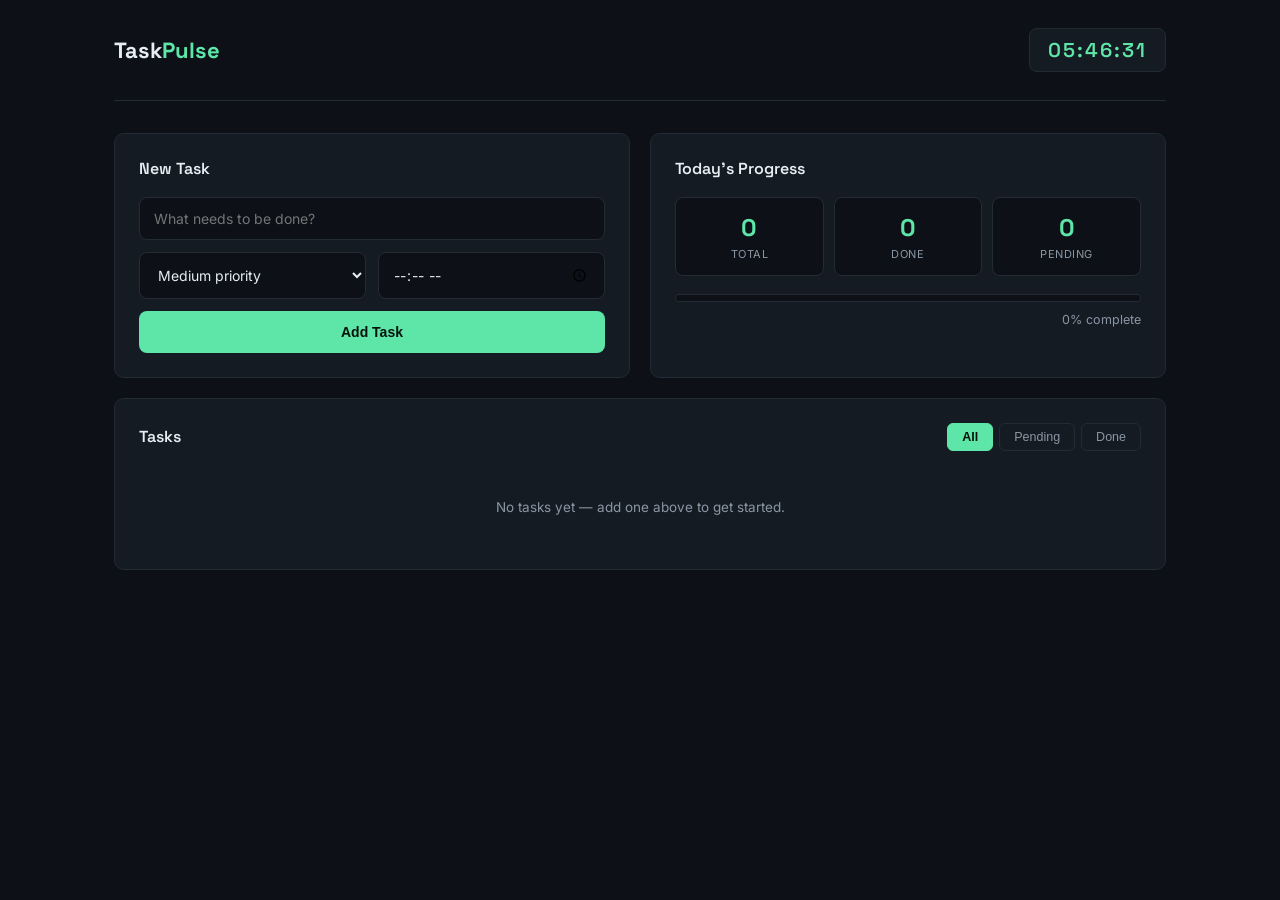
==== index.html @ 2b36ac6c "index.html" ====
<!DOCTYPE html>
<html lang="en">
<head>
<meta charset="UTF-8">
<meta name="viewport" content="width=device-width, initial-scale=1.0">
<title>TaskPulse — Real-Time Task Manager</title>
<link href="https://fonts.googleapis.com/css2?family=Space+Grotesk:wght@500;600;700&family=Inter:wght@400;500;600&display=swap" rel="stylesheet">
<link rel="stylesheet" href="style_task_management.css">
</head>
<body>

<div class="app">
  <header class="topbar">
    <div class="brand">Task<span>Pulse</span></div>
    <div class="clock" id="liveClock">00:00:00</div>
  </header>

  <main class="layout">
    <!-- Add task -->
    <section class="card add-card">
      <h2>New Task</h2>
      <form id="taskForm">
        <input type="text" id="taskTitle" placeholder="What needs to be done?" required>
        <div class="row">
          <select id="taskPriority">
            <option value="low">Low priority</option>
            <option value="medium" selected>Medium priority</option>
            <option value="high">High priority</option>
          </select>
          <input type="time" id="taskTime">
        </div>
        <button type="submit" class="btn-primary">Add Task</button>
      </form>
    </section>

    <!-- Stats -->
    <section class="card stats-card">
      <h2>Today's Progress</h2>
      <div class="stats-grid">
        <div class="stat">
          <div class="stat-num" id="statTotal">0</div>
          <div class="stat-label">Total</div>
        </div>
        <div class="stat">
          <div class="stat-num" id="statDone">0</div>
          <div class="stat-label">Done</div>
        </div>
        <div class="stat">
          <div class="stat-num" id="statPending">0</div>
          <div class="stat-label">Pending</div>
        </div>
      </div>
      <div class="progress-track">
        <div class="progress-fill" id="progressFill"></div>
      </div>
      <div class="progress-text" id="progressText">0% complete</div>
    </section>

    <!-- Task list -->
    <section class="card list-card">
      <div class="list-head">
        <h2>Tasks</h2>
        <div class="filters">
          <button class="filter-btn active" data-filter="all">All</button>
          <button class="filter-btn" data-filter="pending">Pending</button>
          <button class="filter-btn" data-filter="done">Done</button>
        </div>
      </div>
      <ul id="taskList" class="task-list"></ul>
      <p id="emptyState" class="empty-state">No tasks yet — add one above to get started.</p>
    </section>
  </main>

 
</div>

<script src="script_task_manager.js"></script>
</body>
</html>
---- style_task_management.css ----
:root{
  --bg:#0d1117;
  --panel:#151b23;
  --line:#232b35;
  --text:#e6edf3;
  --muted:#8b96a5;
  --accent:#5ee6a8;
  --accent-dim:#2f8f63;
  --danger:#ff6b6b;
  --warn:#ffb454;
  --radius:10px;
}

*{margin:0;padding:0;box-sizing:border-box;}

body{
  background:var(--bg);
  color:var(--text);
  font-family:'Inter',sans-serif;
  min-height:100vh;
}

.app{max-width:1100px;margin:0 auto;padding:0 24px 40px;}

/* Topbar */
.topbar{
  display:flex;justify-content:space-between;align-items:center;
  padding:28px 0;border-bottom:1px solid var(--line);margin-bottom:32px;
}
.brand{font-family:'Space Grotesk',sans-serif;font-size:22px;font-weight:700;}
.brand span{color:var(--accent);}
.clock{
  font-family:'Space Grotesk',sans-serif;font-size:20px;font-weight:600;
  color:var(--accent);letter-spacing:2px;
  background:var(--panel);border:1px solid var(--line);
  padding:8px 18px;border-radius:8px;
}

/* Layout */
.layout{
  display:grid;
  grid-template-columns:1fr 1fr;
  grid-template-areas:
    "add stats"
    "list list";
  gap:20px;
}
.add-card{grid-area:add;}
.stats-card{grid-area:stats;}
.list-card{grid-area:list;}

.card{
  background:var(--panel);
  border:1px solid var(--line);
  border-radius:var(--radius);
  padding:24px;
}
.card h2{
  font-family:'Space Grotesk',sans-serif;
  font-size:16px;font-weight:600;margin-bottom:18px;
  color:var(--text);
}

/* Form */
#taskForm{display:flex;flex-direction:column;gap:12px;}
#taskForm input,
#taskForm select{
  background:#0d1117;
  border:1px solid var(--line);
  color:var(--text);
  padding:12px 14px;
  border-radius:8px;
  font-family:'Inter',sans-serif;
  font-size:14px;
  outline:none;
  transition:border-color 0.2s;
}
#taskForm input:focus,
#taskForm select:focus{border-color:var(--accent);}
.row{display:flex;gap:12px;}
.row select{flex:1;}
.row input{flex:1;}

.btn-primary{
  background:var(--accent);
  color:#06120c;
  border:none;
  padding:13px;
  border-radius:8px;
  font-weight:600;
  font-size:14px;
  cursor:pointer;
  transition:transform 0.2s, background 0.2s;
}
.btn-primary:hover{background:#7af0bb;transform:translateY(-1px);}

/* Stats */
.stats-grid{display:grid;grid-template-columns:repeat(3,1fr);gap:10px;margin-bottom:18px;}
.stat{
  background:#0d1117;border:1px solid var(--line);border-radius:8px;
  padding:14px 8px;text-align:center;
}
.stat-num{font-family:'Space Grotesk',sans-serif;font-size:24px;font-weight:700;color:var(--accent);}
.stat-label{font-size:11px;color:var(--muted);margin-top:4px;text-transform:uppercase;letter-spacing:0.5px;}

.progress-track{
  height:8px;background:#0d1117;border-radius:4px;overflow:hidden;border:1px solid var(--line);
}
.progress-fill{
  height:100%;width:0%;
  background:linear-gradient(90deg,var(--accent-dim),var(--accent));
  border-radius:4px;
  transition:width 0.5s ease;
}
.progress-text{margin-top:10px;font-size:12.5px;color:var(--muted);text-align:right;}

/* Task list */
.list-head{
  display:flex;justify-content:space-between;align-items:center;margin-bottom:18px;
}
.list-head h2{margin-bottom:0;}
.filters{display:flex;gap:6px;}
.filter-btn{
  background:transparent;border:1px solid var(--line);color:var(--muted);
  padding:6px 14px;border-radius:6px;font-size:12.5px;cursor:pointer;
  transition:all 0.2s;
}
.filter-btn:hover{border-color:var(--accent);color:var(--text);}
.filter-btn.active{background:var(--accent);color:#06120c;border-color:var(--accent);font-weight:600;}

.task-list{list-style:none;display:flex;flex-direction:column;gap:10px;}

.task-item{
  display:flex;align-items:center;gap:14px;
  background:#0d1117;border:1px solid var(--line);
  border-radius:8px;padding:14px 16px;
  animation:slideIn 0.3s ease;
}
@keyframes slideIn{from{opacity:0;transform:translateY(-8px);}to{opacity:1;transform:translateY(0);}}

.task-checkbox{
  width:20px;height:20px;border-radius:50%;
  border:2px solid var(--line);
  cursor:pointer;flex-shrink:0;
  display:flex;align-items:center;justify-content:center;
  transition:all 0.2s;
}
.task-checkbox.checked{background:var(--accent);border-color:var(--accent);}
.task-checkbox.checked::after{content:'✓';font-size:12px;color:#06120c;font-weight:700;}

.task-body{flex:1;min-width:0;}
.task-title{font-size:14.5px;font-weight:500;}
.task-item.done .task-title{text-decoration:line-through;color:var(--muted);}
.task-meta{display:flex;gap:10px;margin-top:4px;align-items:center;}
.task-time{font-size:11.5px;color:var(--muted);}
.priority-badge{
  font-size:10.5px;padding:2px 8px;border-radius:10px;font-weight:600;text-transform:uppercase;letter-spacing:0.3px;
}
.priority-low{background:rgba(94,230,168,0.12);color:var(--accent);}
.priority-medium{background:rgba(255,180,84,0.12);color:var(--warn);}
.priority-high{background:rgba(255,107,107,0.12);color:var(--danger);}

.delete-btn{
  background:transparent;border:none;color:var(--muted);
  cursor:pointer;font-size:18px;padding:4px 8px;border-radius:6px;
  transition:all 0.2s;flex-shrink:0;
}
.delete-btn:hover{color:var(--danger);background:rgba(255,107,107,0.1);}

.empty-state{
  text-align:center;color:var(--muted);font-size:13.5px;padding:30px 0;display:none;
}

.foot{
  text-align:center;color:var(--muted);font-size:12px;margin-top:36px;
}

@media(max-width:720px){
  .layout{grid-template-columns:1fr;grid-template-areas:"add" "stats" "list";}
  .row{flex-direction:column;}
  .topbar{flex-direction:column;gap:12px;align-items:flex-start;}
}
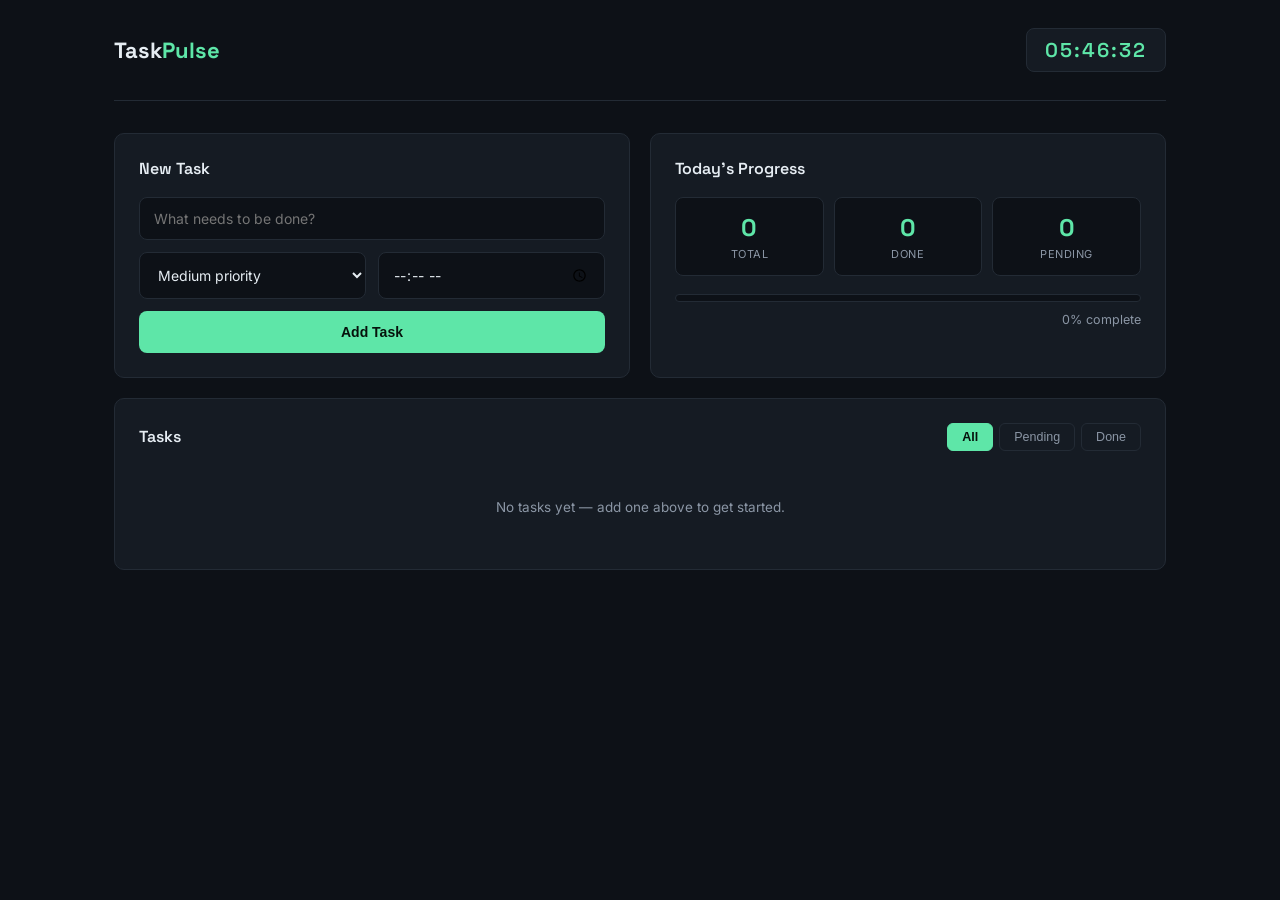
==== commit 72c9b774: "Update index.html" ====
--- a/index.html
+++ b/index.html
@@ -5,7 +5,7 @@
 <meta name="viewport" content="width=device-width, initial-scale=1.0">
 <title>TaskPulse — Real-Time Task Manager</title>
 <link href="https://fonts.googleapis.com/css2?family=Space+Grotesk:wght@500;600;700&family=Inter:wght@400;500;600&display=swap" rel="stylesheet">
-<link rel="stylesheet" href="style_task_management.css">
+<link rel="stylesheet" href="style.css">
 </head>
 <body>
 
--- a/style.css
+++ b/style.css
@@ -0,0 +1,182 @@
+:root{
+  --bg:#0d1117;
+  --panel:#151b23;
+  --line:#232b35;
+  --text:#e6edf3;
+  --muted:#8b96a5;
+  --accent:#5ee6a8;
+  --accent-dim:#2f8f63;
+  --danger:#ff6b6b;
+  --warn:#ffb454;
+  --radius:10px;
+}
+
+*{margin:0;padding:0;box-sizing:border-box;}
+
+body{
+  background:var(--bg);
+  color:var(--text);
+  font-family:'Inter',sans-serif;
+  min-height:100vh;
+}
+
+.app{max-width:1100px;margin:0 auto;padding:0 24px 40px;}
+
+/* Topbar */
+.topbar{
+  display:flex;justify-content:space-between;align-items:center;
+  padding:28px 0;border-bottom:1px solid var(--line);margin-bottom:32px;
+}
+.brand{font-family:'Space Grotesk',sans-serif;font-size:22px;font-weight:700;}
+.brand span{color:var(--accent);}
+.clock{
+  font-family:'Space Grotesk',sans-serif;font-size:20px;font-weight:600;
+  color:var(--accent);letter-spacing:2px;
+  background:var(--panel);border:1px solid var(--line);
+  padding:8px 18px;border-radius:8px;
+}
+
+/* Layout */
+.layout{
+  display:grid;
+  grid-template-columns:1fr 1fr;
+  grid-template-areas:
+    "add stats"
+    "list list";
+  gap:20px;
+}
+.add-card{grid-area:add;}
+.stats-card{grid-area:stats;}
+.list-card{grid-area:list;}
+
+.card{
+  background:var(--panel);
+  border:1px solid var(--line);
+  border-radius:var(--radius);
+  padding:24px;
+}
+.card h2{
+  font-family:'Space Grotesk',sans-serif;
+  font-size:16px;font-weight:600;margin-bottom:18px;
+  color:var(--text);
+}
+
+/* Form */
+#taskForm{display:flex;flex-direction:column;gap:12px;}
+#taskForm input,
+#taskForm select{
+  background:#0d1117;
+  border:1px solid var(--line);
+  color:var(--text);
+  padding:12px 14px;
+  border-radius:8px;
+  font-family:'Inter',sans-serif;
+  font-size:14px;
+  outline:none;
+  transition:border-color 0.2s;
+}
+#taskForm input:focus,
+#taskForm select:focus{border-color:var(--accent);}
+.row{display:flex;gap:12px;}
+.row select{flex:1;}
+.row input{flex:1;}
+
+.btn-primary{
+  background:var(--accent);
+  color:#06120c;
+  border:none;
+  padding:13px;
+  border-radius:8px;
+  font-weight:600;
+  font-size:14px;
+  cursor:pointer;
+  transition:transform 0.2s, background 0.2s;
+}
+.btn-primary:hover{background:#7af0bb;transform:translateY(-1px);}
+
+/* Stats */
+.stats-grid{display:grid;grid-template-columns:repeat(3,1fr);gap:10px;margin-bottom:18px;}
+.stat{
+  background:#0d1117;border:1px solid var(--line);border-radius:8px;
+  padding:14px 8px;text-align:center;
+}
+.stat-num{font-family:'Space Grotesk',sans-serif;font-size:24px;font-weight:700;color:var(--accent);}
+.stat-label{font-size:11px;color:var(--muted);margin-top:4px;text-transform:uppercase;letter-spacing:0.5px;}
+
+.progress-track{
+  height:8px;background:#0d1117;border-radius:4px;overflow:hidden;border:1px solid var(--line);
+}
+.progress-fill{
+  height:100%;width:0%;
+  background:linear-gradient(90deg,var(--accent-dim),var(--accent));
+  border-radius:4px;
+  transition:width 0.5s ease;
+}
+.progress-text{margin-top:10px;font-size:12.5px;color:var(--muted);text-align:right;}
+
+/* Task list */
+.list-head{
+  display:flex;justify-content:space-between;align-items:center;margin-bottom:18px;
+}
+.list-head h2{margin-bottom:0;}
+.filters{display:flex;gap:6px;}
+.filter-btn{
+  background:transparent;border:1px solid var(--line);color:var(--muted);
+  padding:6px 14px;border-radius:6px;font-size:12.5px;cursor:pointer;
+  transition:all 0.2s;
+}
+.filter-btn:hover{border-color:var(--accent);color:var(--text);}
+.filter-btn.active{background:var(--accent);color:#06120c;border-color:var(--accent);font-weight:600;}
+
+.task-list{list-style:none;display:flex;flex-direction:column;gap:10px;}
+
+.task-item{
+  display:flex;align-items:center;gap:14px;
+  background:#0d1117;border:1px solid var(--line);
+  border-radius:8px;padding:14px 16px;
+  animation:slideIn 0.3s ease;
+}
+@keyframes slideIn{from{opacity:0;transform:translateY(-8px);}to{opacity:1;transform:translateY(0);}}
+
+.task-checkbox{
+  width:20px;height:20px;border-radius:50%;
+  border:2px solid var(--line);
+  cursor:pointer;flex-shrink:0;
+  display:flex;align-items:center;justify-content:center;
+  transition:all 0.2s;
+}
+.task-checkbox.checked{background:var(--accent);border-color:var(--accent);}
+.task-checkbox.checked::after{content:'✓';font-size:12px;color:#06120c;font-weight:700;}
+
+.task-body{flex:1;min-width:0;}
+.task-title{font-size:14.5px;font-weight:500;}
+.task-item.done .task-title{text-decoration:line-through;color:var(--muted);}
+.task-meta{display:flex;gap:10px;margin-top:4px;align-items:center;}
+.task-time{font-size:11.5px;color:var(--muted);}
+.priority-badge{
+  font-size:10.5px;padding:2px 8px;border-radius:10px;font-weight:600;text-transform:uppercase;letter-spacing:0.3px;
+}
+.priority-low{background:rgba(94,230,168,0.12);color:var(--accent);}
+.priority-medium{background:rgba(255,180,84,0.12);color:var(--warn);}
+.priority-high{background:rgba(255,107,107,0.12);color:var(--danger);}
+
+.delete-btn{
+  background:transparent;border:none;color:var(--muted);
+  cursor:pointer;font-size:18px;padding:4px 8px;border-radius:6px;
+  transition:all 0.2s;flex-shrink:0;
+}
+.delete-btn:hover{color:var(--danger);background:rgba(255,107,107,0.1);}
+
+.empty-state{
+  text-align:center;color:var(--muted);font-size:13.5px;padding:30px 0;display:none;
+}
+
+.foot{
+  text-align:center;color:var(--muted);font-size:12px;margin-top:36px;
+}
+
+@media(max-width:720px){
+  .layout{grid-template-columns:1fr;grid-template-areas:"add" "stats" "list";}
+  .row{flex-direction:column;}
+  .topbar{flex-direction:column;gap:12px;align-items:flex-start;}
+}
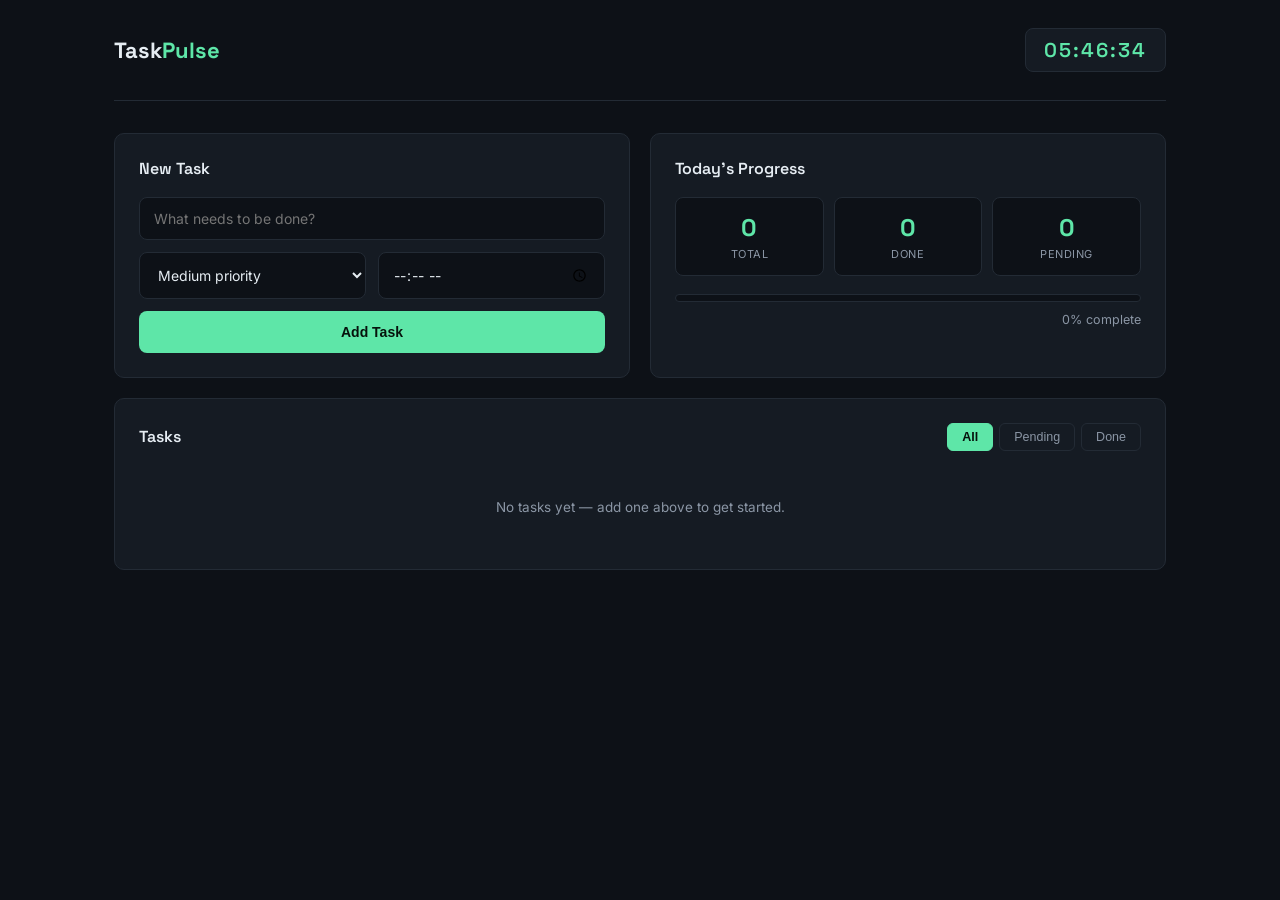
==== commit 876bf9d5: "Update index.html" ====
--- a/index.html
+++ b/index.html
@@ -74,6 +74,6 @@
  
 </div>
 
-<script src="script_task_manager.js"></script>
+<script src="script.js"></script>
 </body>
 </html>
